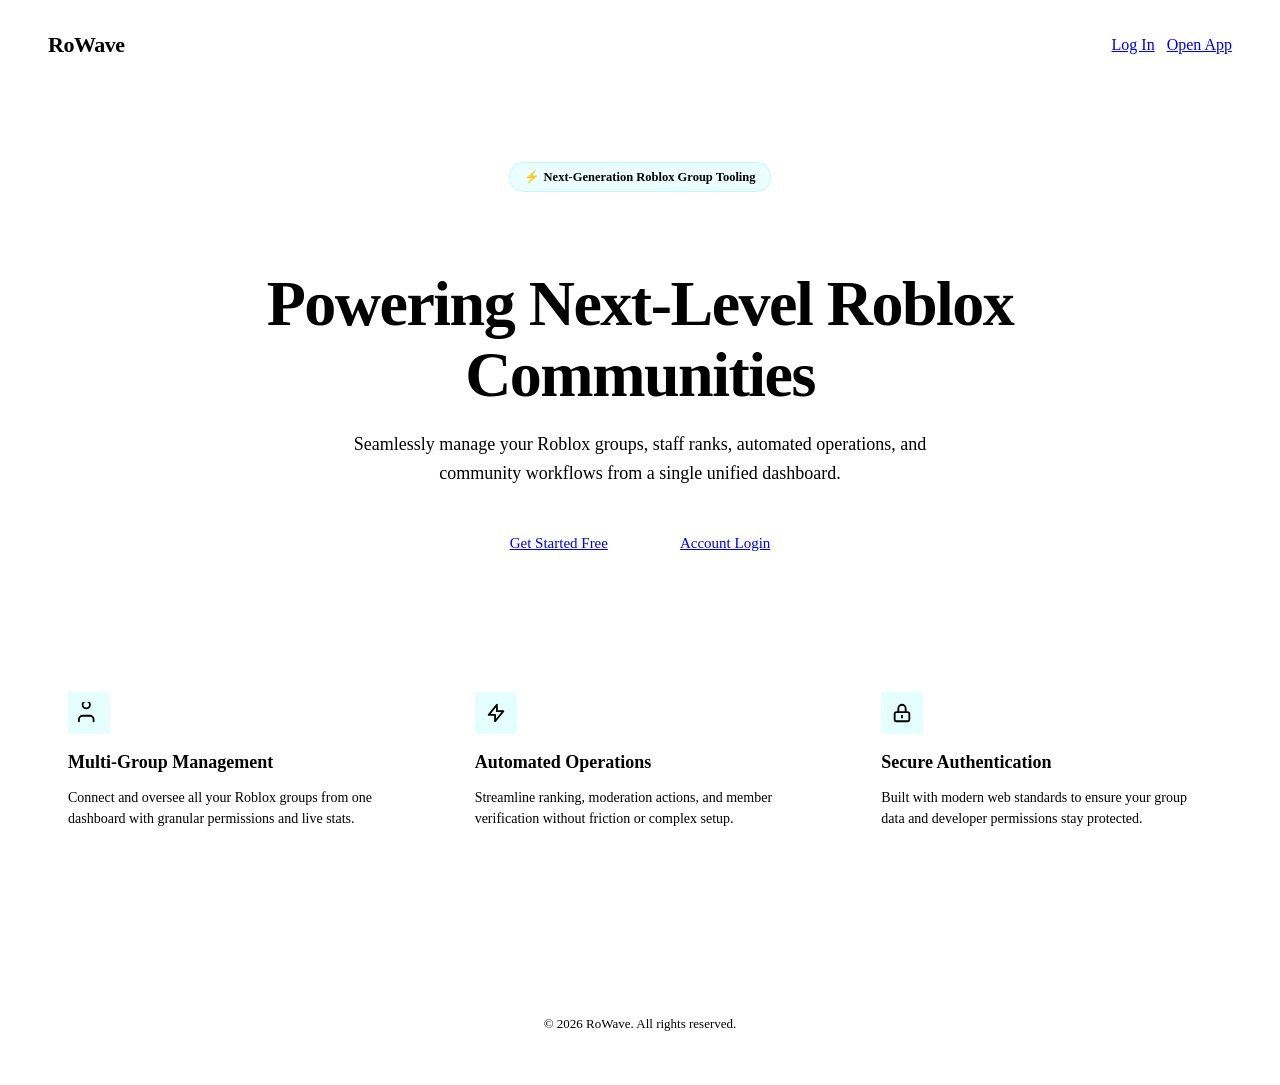
==== index.html @ 053bc23c "Add initial index.html for RoWave platform Initial HTML structure for RoWave platform with styles an" ====
<!DOCTYPE html>
<html lang="en">
<head>
  <meta charset="UTF-8">
  <meta name="viewport" content="width=device-width, initial-scale=1.0">
  <title>RoWave - Modern Roblox Community & Management Platform</title>

  <!-- Typography -->
  <link rel="preconnect" href="https://fonts.googleapis.com">
  <link rel="preconnect" href="https://fonts.gstatic.com" crossorigin>
  <link href="https://fonts.googleapis.com/css2?family=Inter:wght@400;500;600&family=Sora:wght@700;800&display=swap" rel="stylesheet">

  <!-- Core Global Stylesheet -->
  <link rel="stylesheet" href="css/style.css">

  <style>
    .landing-nav {
      display: flex;
      align-items: center;
      justify-content: space-between;
      padding: 24px 40px;
      max-width: 1200px;
      margin: 0 auto;
    }

    .brand-logo {
      font-family: var(--font-display);
      font-size: 22px;
      font-weight: 800;
      color: var(--text);
      text-decoration: none;
      letter-spacing: -0.5px;
    }

    .nav-actions {
      display: flex;
      align-items: center;
      gap: 12px;
    }

    .hero {
      max-width: 900px;
      margin: 80px auto 100px;
      text-align: center;
      padding: 0 20px;
    }

    .hero-badge {
      display: inline-flex;
      align-items: center;
      gap: 8px;
      background: rgba(0, 240, 255, 0.08);
      border: 1px solid rgba(0, 240, 255, 0.2);
      color: var(--accent);
      padding: 6px 14px;
      border-radius: 20px;
      font-size: 12.5px;
      font-weight: 600;
      margin-bottom: 24px;
    }

    .hero h1 {
      font-family: var(--font-display);
      font-size: clamp(36px, 6vw, 64px);
      font-weight: 800;
      line-height: 1.1;
      letter-spacing: -1.5px;
      margin-bottom: 20px;
    }

    .hero p {
      font-size: clamp(16px, 2vw, 18px);
      color: var(--text-dim);
      max-width: 640px;
      margin: 0 auto 36px;
      line-height: 1.6;
    }

    .hero-buttons {
      display: flex;
      align-items: center;
      justify-content: center;
      gap: 16px;
    }

    .features-grid {
      display: grid;
      grid-template-columns: repeat(auto-fit, minmax(280px, 1fr));
      gap: 20px;
      max-width: 1200px;
      margin: 0 auto 100px;
      padding: 0 20px;
    }

    .feature-card {
      background: var(--panel);
      border: 1px solid var(--border);
      border-radius: var(--radius-lg);
      padding: 28px;
      backdrop-filter: blur(12px);
      transition: all 0.2s ease;
    }

    .feature-card:hover {
      border-color: rgba(255, 255, 255, 0.16);
      transform: translateY(-2px);
    }

    .feature-icon {
      width: 42px;
      height: 42px;
      border-radius: var(--radius-md);
      background: rgba(0, 240, 255, 0.1);
      color: var(--accent);
      display: grid;
      place-items: center;
      margin-bottom: 18px;
    }

    .feature-icon svg {
      width: 22px;
      height: 22px;
    }

    .feature-card h3 {
      font-family: var(--font-display);
      font-size: 18px;
      margin-bottom: 8px;
    }

    .feature-card p {
      color: var(--text-dim);
      font-size: 14px;
      line-height: 1.5;
    }

    footer {
      border-top: 1px solid var(--border-soft);
      padding: 32px 20px;
      text-align: center;
      color: var(--text-faint);
      font-size: 13px;
    }
  </style>
</head>
<body>

  <!-- Background Lighting Effects -->
  <div class="bg-layer">
    <div class="bg-grid"></div>
    <div class="bg-glow-primary"></div>
    <div class="bg-glow-secondary"></div>
  </div>

  <!-- Header Navigation -->
  <header class="landing-nav">
    <a href="index.html" class="brand-logo">RoWave</a>
    <div class="nav-actions">
      <a href="login.html" class="btn btn-secondary btn-sm">Log In</a>
      <a href="communities.html" class="btn btn-primary btn-sm">Open App</a>
    </div>
  </header>

  <!-- Hero Section -->
  <section class="hero">
    <div class="hero-badge">
      <span>⚡ Next-Generation Roblox Group Tooling</span>
    </div>
    <h1>Powering Next-Level Roblox Communities</h1>
    <p>Seamlessly manage your Roblox groups, staff ranks, automated operations, and community workflows from a single unified dashboard.</p>
    <div class="hero-buttons">
      <a href="communities.html" class="btn btn-primary" style="padding: 12px 28px; font-size: 15px;">Get Started Free</a>
      <a href="login.html" class="btn btn-secondary" style="padding: 12px 28px; font-size: 15px;">Account Login</a>
    </div>
  </section>

  <!-- Feature Cards Grid -->
  <section class="features-grid">
    <div class="feature-card">
      <div class="feature-icon">
        <svg fill="none" viewBox="0 0 24 24" stroke="currentColor"><path stroke-linecap="round" stroke-linejoin="round" stroke-width="2" d="M17 21v-2a4 4 0 00-4-4H5a4 4 0 00-4 4v2M9 7a4 4 0 100-8 4 4 0 000 8z"/></svg>
      </div>
      <h3>Multi-Group Management</h3>
      <p>Connect and oversee all your Roblox groups from one dashboard with granular permissions and live stats.</p>
    </div>

    <div class="feature-card">
      <div class="feature-icon">
        <svg fill="none" viewBox="0 0 24 24" stroke="currentColor"><path stroke-linecap="round" stroke-linejoin="round" stroke-width="2" d="M13 10V3L4 14h7v7l9-11h-7z"/></svg>
      </div>
      <h3>Automated Operations</h3>
      <p>Streamline ranking, moderation actions, and member verification without friction or complex setup.</p>
    </div>

    <div class="feature-card">
      <div class="feature-icon">
        <svg fill="none" viewBox="0 0 24 24" stroke="currentColor"><path stroke-linecap="round" stroke-linejoin="round" stroke-width="2" d="M12 15v2m-6 4h12a2 2 0 002-2v-6a2 2 0 00-2-2H6a2 2 0 00-2 2v6a2 2 0 002 2zm10-10V7a4 4 0 00-8 0v4h8z"/></svg>
      </div>
      <h3>Secure Authentication</h3>
      <p>Built with modern web standards to ensure your group data and developer permissions stay protected.</p>
    </div>
  </section>

  <!-- Footer -->
  <footer>
    <p>&copy; 2026 RoWave. All rights reserved.</p>
  </footer>

</body>
</html>
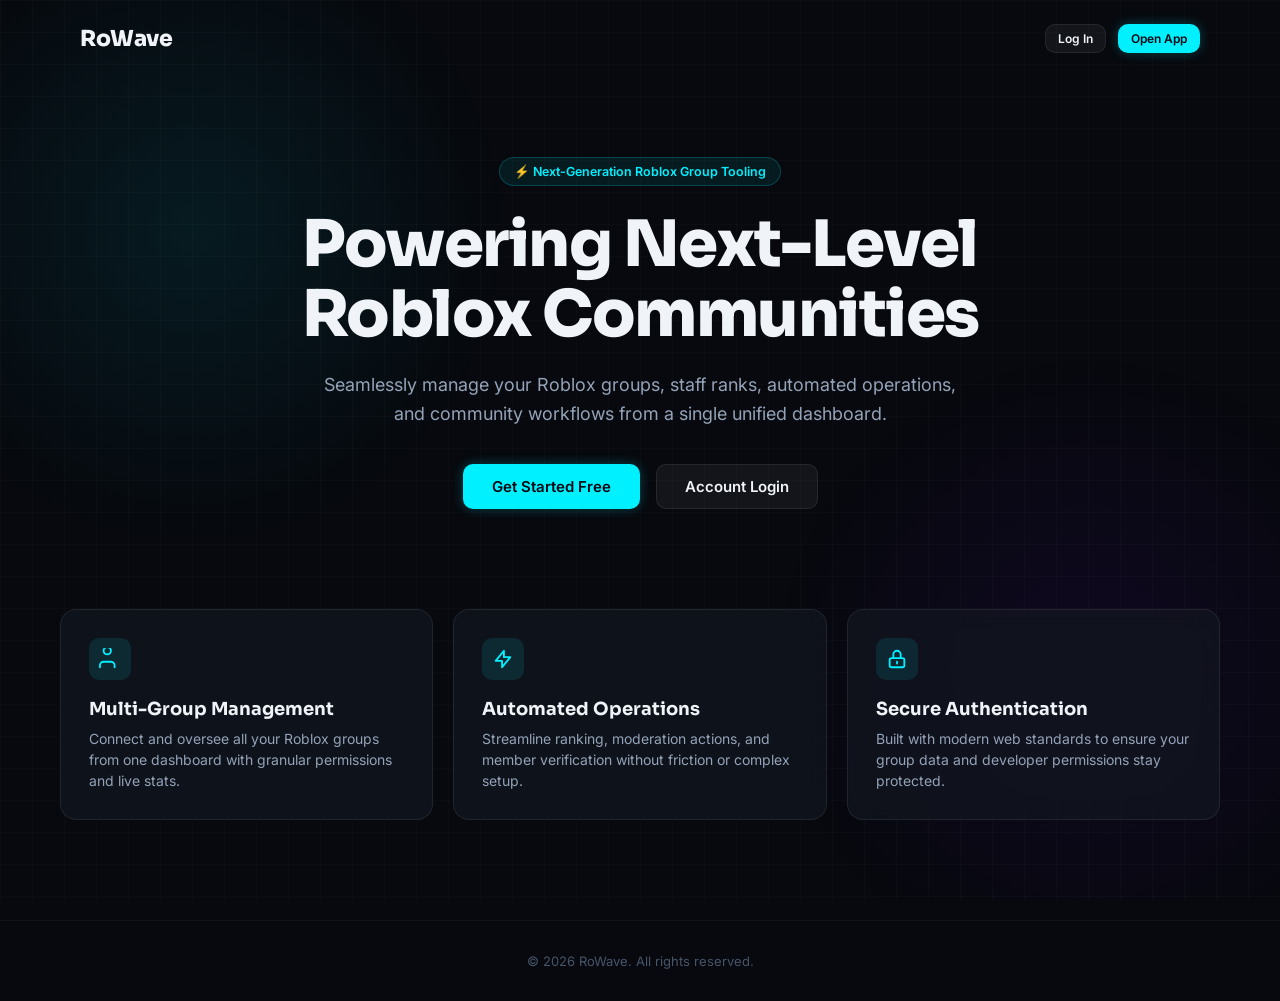
==== commit c05a015e: "Refactor styles in index.html with CSS variables Removed core global stylesheet link and added CSS v" ====
--- a/index.html
+++ b/index.html
@@ -10,10 +10,74 @@
   <link rel="preconnect" href="https://fonts.gstatic.com" crossorigin>
   <link href="https://fonts.googleapis.com/css2?family=Inter:wght@400;500;600&family=Sora:wght@700;800&display=swap" rel="stylesheet">
 
-  <!-- Core Global Stylesheet -->
-  <link rel="stylesheet" href="css/style.css">
-
   <style>
+    :root {
+      --bg-dark: #07090e;
+      --panel: rgba(18, 22, 31, 0.75);
+      --border: rgba(255, 255, 255, 0.08);
+      --border-soft: rgba(255, 255, 255, 0.04);
+      --text: #f0f4f8;
+      --text-dim: #94a3b8;
+      --text-faint: #475569;
+      --accent: #00f0ff;
+      --accent-glow: rgba(0, 240, 255, 0.25);
+      --font-display: 'Sora', sans-serif;
+      --font-body: 'Inter', sans-serif;
+      --radius-md: 10px;
+      --radius-lg: 16px;
+    }
+
+    * {
+      box-sizing: border-box;
+      margin: 0;
+      padding: 0;
+    }
+
+    body {
+      background-color: var(--bg-dark);
+      color: var(--text);
+      font-family: var(--font-body);
+      min-height: 100vh;
+      overflow-x: hidden;
+    }
+
+    /* Background Effects */
+    .bg-layer {
+      position: fixed;
+      inset: 0;
+      z-index: -1;
+      pointer-events: none;
+      overflow: hidden;
+    }
+
+    .bg-grid {
+      position: absolute;
+      inset: 0;
+      background-image: 
+        linear-gradient(to right, rgba(255, 255, 255, 0.02) 1px, transparent 1px),
+        linear-gradient(to bottom, rgba(255, 255, 255, 0.02) 1px, transparent 1px);
+      background-size: 32px 32px;
+    }
+
+    .bg-glow-primary {
+      position: absolute;
+      top: -10%;
+      left: -10%;
+      width: 50vw;
+      height: 50vw;
+      background: radial-gradient(circle, rgba(0, 240, 255, 0.08) 0%, transparent 70%);
+    }
+
+    .bg-glow-secondary {
+      position: absolute;
+      bottom: -10%;
+      right: -10%;
+      width: 50vw;
+      height: 50vw;
+      background: radial-gradient(circle, rgba(120, 0, 255, 0.08) 0%, transparent 70%);
+    }
+
+    /* Navigation */
     .landing-nav {
       display: flex;
       align-items: center;
@@ -38,6 +102,51 @@
       gap: 12px;
     }
 
+    /* Buttons */
+    .btn {
+      display: inline-flex;
+      align-items: center;
+      justify-content: center;
+      gap: 8px;
+      font-family: var(--font-body);
+      font-size: 13px;
+      font-weight: 600;
+      padding: 8px 16px;
+      border-radius: var(--radius-md);
+      border: 1px solid transparent;
+      cursor: pointer;
+      transition: all 0.2s ease;
+      text-decoration: none;
+    }
+
+    .btn-primary {
+      background: var(--accent);
+      color: #050811;
+      box-shadow: 0 0 12px var(--accent-glow);
+    }
+
+    .btn-primary:hover {
+      filter: brightness(1.1);
+      box-shadow: 0 0 20px var(--accent-glow);
+    }
+
+    .btn-secondary {
+      background: rgba(255, 255, 255, 0.05);
+      color: var(--text);
+      border-color: var(--border);
+    }
+
+    .btn-secondary:hover {
+      background: rgba(255, 255, 255, 0.08);
+      border-color: rgba(255, 255, 255, 0.15);
+    }
+
+    .btn-sm {
+      padding: 6px 12px;
+      font-size: 12px;
+    }
+
+    /* Hero Section */
     .hero {
       max-width: 900px;
       margin: 80px auto 100px;
@@ -83,6 +192,7 @@
       gap: 16px;
     }
 
+    /* Features Grid */
     .features-grid {
       display: grid;
       grid-template-columns: repeat(auto-fit, minmax(280px, 1fr));
